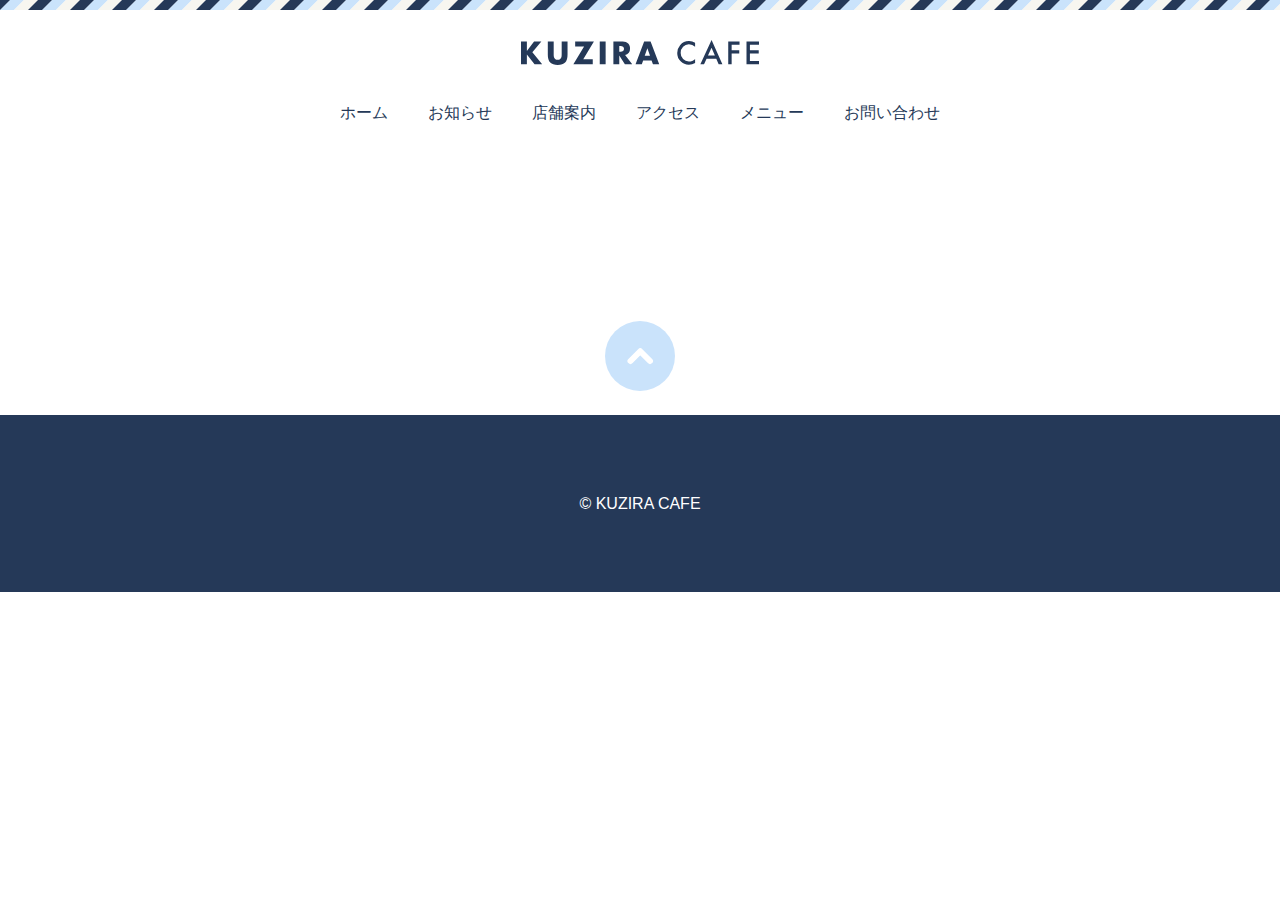
==== access.html @ 7fc42eda "index以外のファイルを追加" ====
<!DOCTYPE html>
<html lang="en">

<head>
    <meta charset="UTF-8" />
    <meta name="viewport" content="width=device-width, initial-scale=1.0" />
    <title>アクセス｜KUZIRA CAFE</title>
    <link rel="stylesheet" href="css/style.css">
</head id="top">

<body>
    <!--ヘッダー-->
    <header class="header">
        <div class="logo">
            <a href="index.html">
                <img src="images/logo.svg" alt="" />
            </a>
        </div>
        <nav class="nav">
            <ul>
                <li><a href="index.html">ホーム</a></li>
                <li><a href="index.html#news">お知らせ</a></li>
                <li><a href="index.html#shop">店舗案内</a></li>
                <li><a href="access.html">アクセス</a></li>
                <li><a href="menu.html">メニュー</a></li>
                <li><a href="contact.html">お問い合わせ</a></li>
            </ul>
        </nav>
    </header>

    <h1 class="hero access">アクセス</h1>

    <main>

    </main>
    <footer>
        <div class="gotop">
            <a href="#top"><img src="images/gotop.svg" alt=""></a>
        </div>
        <p class="copyright">&copy; KUZIRA CAFE</p>
    </footer>
</body>

</html>
---- css/style.css ----
/* すべてのページに適用される設定 */
html {
    font-size: 16px;
    font-family: sans-serif;
}

* {
    box-sizing: border-box;
}

body {
    margin: 0 0 0 0;
}

p,
li,
td {
    line-height: 1.7;
}

a:link {
    color: #F07D34;
    text-decoration: none;
}

a:visited {
    color: #F07D34;
    text-decoration: none;
}

a:hover {
    color: #F07D34;
    text-decoration: underline;
}

a:active {
    color: #F07D34;
    text-decoration: underline;
}

/* すべてのページに適用 - ヘッダー */
.logo {
    text-align: center;
}

.nav a:link {
    color: #253958;
}

.nav a:visited {
    color: #253958;
}

.nav a:hover {
    text-decoration: none;
}

.nav a:active {
    text-decoration: none;
}

img {
    max-width: 100%;
}

.header {
    padding: 40px;
    background-image: url(../images/stripe.png);
    background-repeat: repeat-x;
}

.nav ul {
    margin: 30px 0 0 0;
    padding: 0;
    list-style-type: none;

    display: flex;
    justify-content: center;
    gap: 40px;
}

/* すべてのページに適用 - ヒーロー */
.hero {
    background-repeat: no-repeat;
    text-align: center;
    background-position: center;
    background-size: cover;
    color: white;
}

.hero.index {
    padding: 287px 0;
    background-image: url(../images/home-hero.jpg);
}

/* すべてのページに適用 - メイン */
main {
    margin: 90px auto 90px auto;
    max-width: 1000px;
}

main h2 {
    color: #253958;
    font-size: 1.3rem;
    border-bottom: 2px solid #253958;
    margin: 60px 0 20px 0;
    padding-bottom: 5px;
}

.logo-whale {
    text-align: center;
}

.shop-info{
    border-collapse: collapse;
}

.shop-info th{
    width: 112px;
    text-align: left;
    vertical-align: top;
}

.shop-info th, .shop-info td{
    border: 1px solid #DBDBDB;
    padding: 20px;
}

/* すべてのページに適用 - フッター */
.gotop {
    text-align: center;
}

.copyright {
    background-color: #253958;
    color: white;
    text-align: center;
    padding-top: 75px;
    padding-bottom: 75px;
    margin-top: 20px;
    margin-bottom: 0;
}

/* 個別のスタイル */
/* index.html */
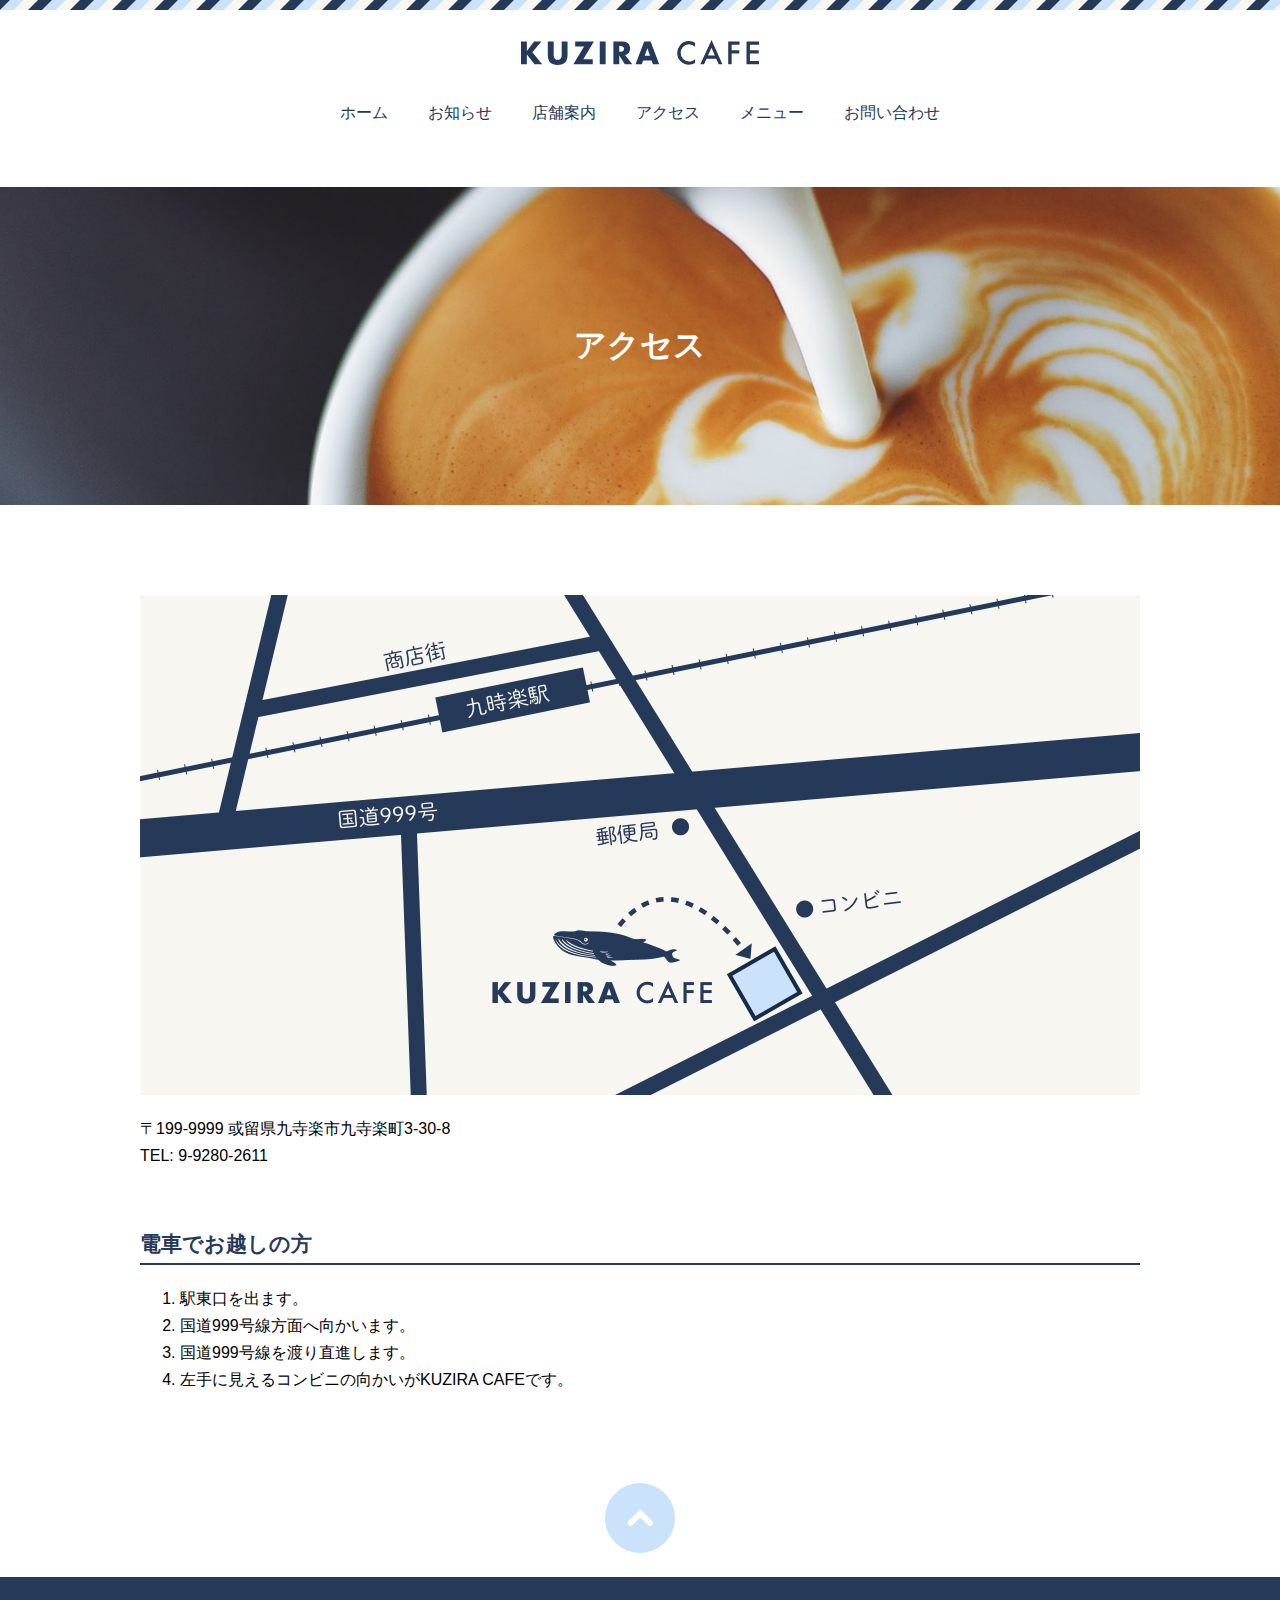
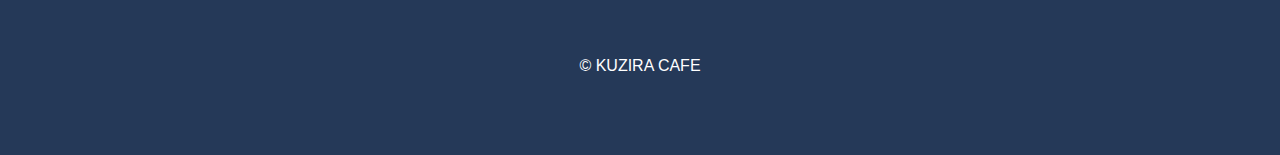
==== commit 90130f9c: "accessページの編集" ====
--- a/access.html
+++ b/access.html
@@ -32,6 +32,19 @@
 
     <main>
 
+        <img src="images/map.png" alt="">
+        <p>
+            〒199-9999 或留県九寺楽市九寺楽町3-30-8<br>
+            TEL: 9-9280-2611
+        </p>
+        <h2>電車でお越しの方</h2>
+        <ol>
+            <li>駅東口を出ます。</li>
+            <li>国道999号線方面へ向かいます。</li>
+            <li>国道999号線を渡り直進します。</li>
+            <li>左手に見えるコンビニの向かいがKUZIRA CAFEです。</li>
+        </ol>
+
     </main>
     <footer>
         <div class="gotop">
--- a/css/style.css
+++ b/css/style.css
@@ -81,6 +81,7 @@
 
 /* すべてのページに適用 - ヒーロー */
 .hero {
+    padding: 137px 0;
     background-repeat: no-repeat;
     text-align: center;
     background-position: center;
@@ -91,6 +92,20 @@
 .hero.index {
     padding: 287px 0;
     background-image: url(../images/home-hero.jpg);
+}
+
+.hero.access {
+
+    background-image: url(../images/access-hero.jpg);
+
+}
+
+.hero.contact{
+    background-image: url(../images/contact-hero.jpg);
+}
+
+.hero.menu{
+    background-image: url(../images/menu-hero.jpg);
 }
 
 /* すべてのページに適用 - メイン */
@@ -111,17 +126,18 @@
     text-align: center;
 }
 
-.shop-info{
+.shop-info {
     border-collapse: collapse;
 }
 
-.shop-info th{
+.shop-info th {
     width: 112px;
     text-align: left;
     vertical-align: top;
 }
 
-.shop-info th, .shop-info td{
+.shop-info th,
+.shop-info td {
     border: 1px solid #DBDBDB;
     padding: 20px;
 }
@@ -142,4 +158,6 @@
 }
 
 /* 個別のスタイル */
+
+
 /* index.html */
